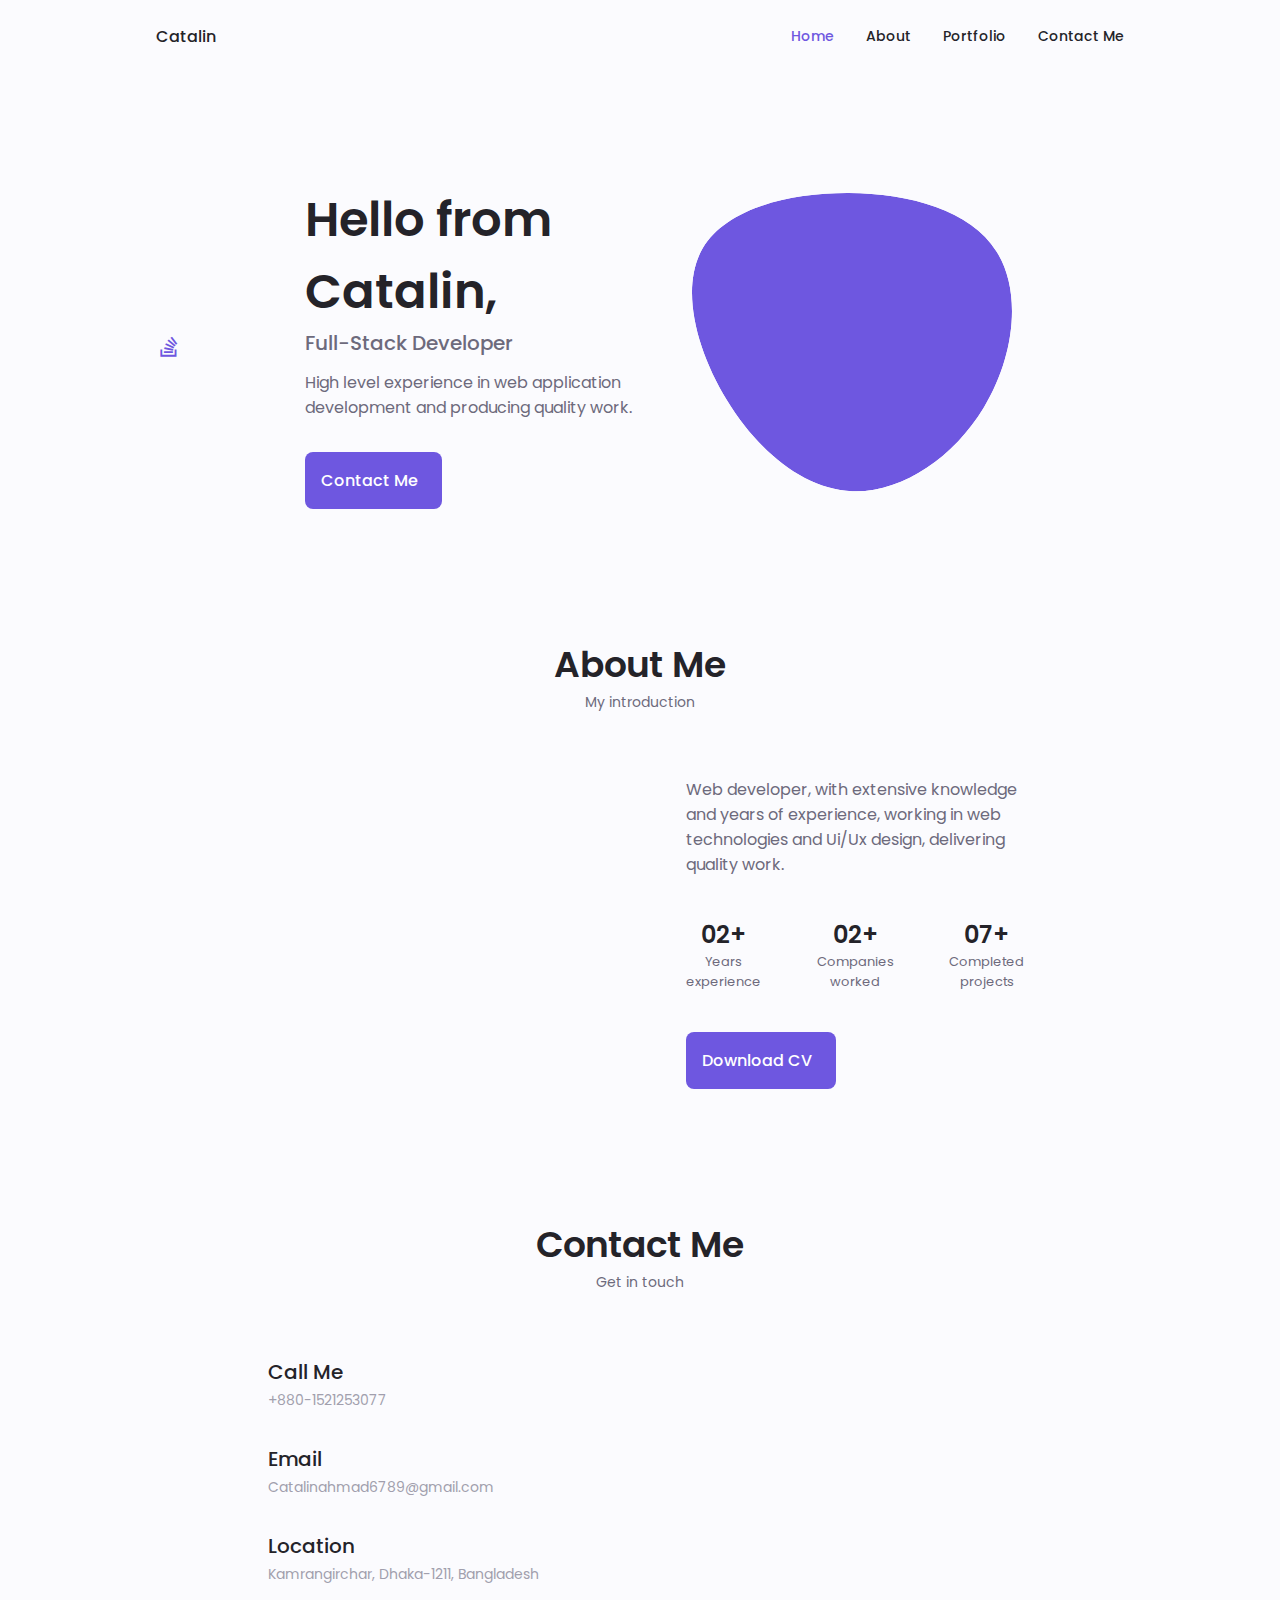
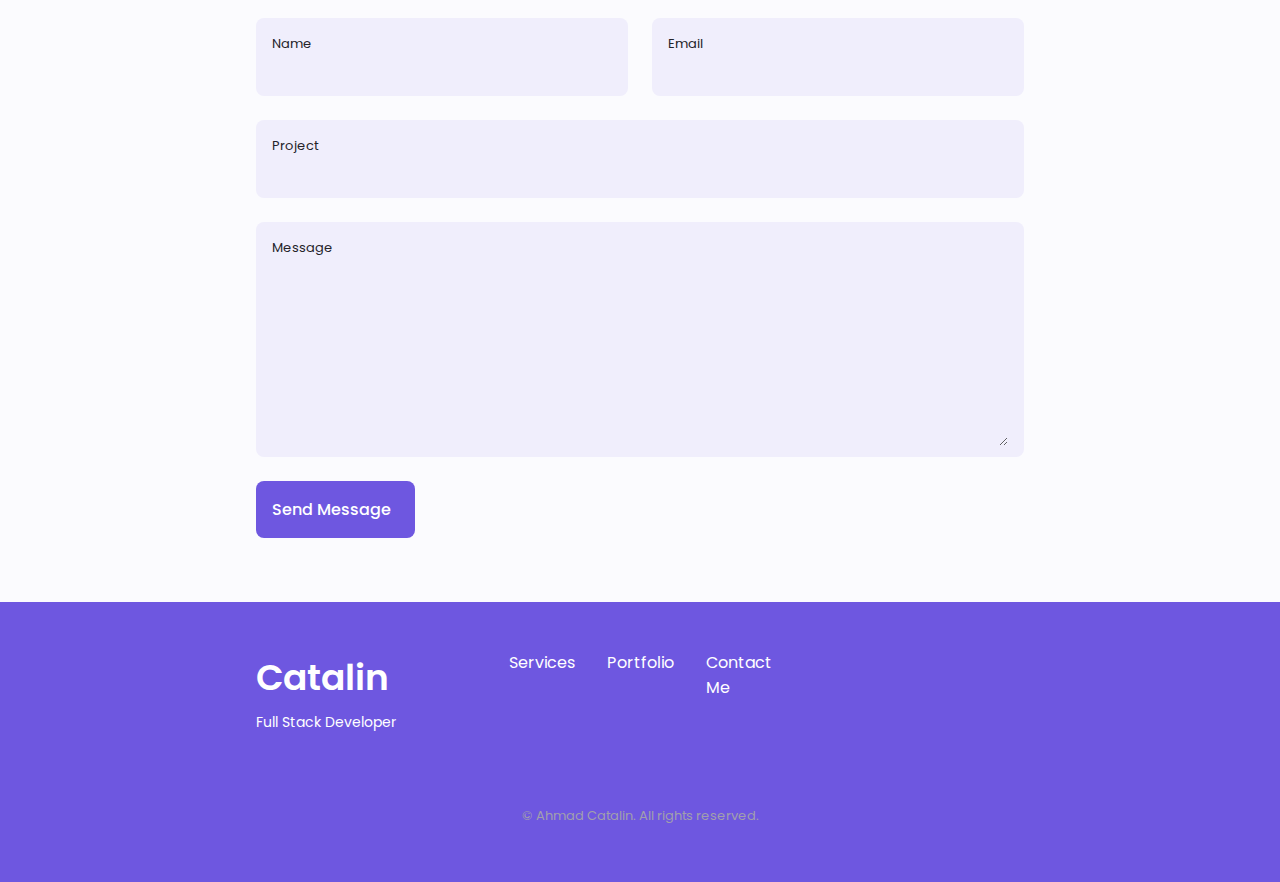
==== index.html @ b5901e92 "Add files via upload" ====
<!DOCTYPE html>
<html lang="en">
<head>
    <meta charset="UTF-8">
    <meta name="viewport" content="width=device-width, initial-scale=1.0">

    <!--==================== UNICONS ====================-->
    <link rel="stylesheet" href="https://unicons.iconscout.com/release/v4.0.0/css/line.css">
    <link rel="stylesheet" href="https://cdnjs.cloudflare.com/ajax/libs/font-awesome/4.7.0/css/font-awesome.min.css">
    <!--==================== SWIPER CSS ====================-->
    <link rel="stylesheet" href="swiper-bundle.min.css">

    <!--==================== CSS ====================-->
    <link rel="stylesheet" href="style.css">

    <title>Responsive Portfolio Website</title>
</head>
<body>
<!--==================== HEADER ====================-->
    <header class="header" id="header">
        <nav class="nav container">
            <a href="#" class="nav__logo">Catalin</a>
            <div class="nav__menu" id="nav-menu">
                <ul class="nav__list grid">
                    <li class="nav__item">
                        <a href="#home" class="nav__link active-link">
                            <i class="uil uil-estate nav__icon"></i> Home
                        </a>
                    </li>
                    <li class="nav__item">
                        <a href="#about" class="nav__link">
                            <i class="uil uil-user nav__icon"></i> About
                        </a>
                    </li>
                    <li class="nav__item">
                        <a href="#portfolio" class="nav__link">
                            <i class="uil uil-scenery nav__icon"></i> Portfolio
                        </a>
                    </li>
                    <li class="nav__item">
                        <a href="#contact" class="nav__link">
                            <i class="uil uil-estate nav__icon"></i> Contact Me
                        </a>
                    </li>
                </ul>
                <i class="uil uil-times nav__close" id="nav-close"></i>
            </div>

            
        </nav>
    </header>

<!--==================== MAIN ====================-->
    <main class="main">
        <!--==================== HOME ====================-->
        <section class="home section" id="home">
            <div class="home__container container grid">
                <div class="home__content grid">
                    <div class="home__social">
                        <a href="https://www.linkedin.com/in/ahmed-Catalin-bd/" target="_blank" class="home__social-icon">
                            <i class="uil uil-linkedin-alt"></i>
                        </a>
                        <a href="https://stackoverflow.com/users/12174834/Catalin-ahmed" target="_blank" class="home__social-icon">
                            <i class="fa fa-stack-overflow" ></i>
                        </a>
                        <a href="https://github.com/AhmadCatalin007" target="_blank" class="home__social-icon">
                            <i class="uil uil-github-alt"></i>
                        </a>
                    </div>

                    <div class="home__img">
                        <svg class="home__blob" viewBox="0 0 200 187" xmlns="http://www.w3.org/2000/svg" xmlns:xlink="http://www.w3.org/1999/xlink">
                            <mask id="mask0" mask-type="alpha">
                                <path d="M190.312 36.4879C206.582 62.1187 201.309 102.826 182.328 134.186C163.346 165.547
            130.807 187.559 100.226 186.353C69.6454 185.297 41.0228 161.023 21.7403 129.362C2.45775
            97.8511 -7.48481 59.1033 6.67581 34.5279C20.9871 10.1032 59.7028 -0.149132 97.9666
            0.00163737C136.23 0.303176 174.193 10.857 190.312 36.4879Z"/>
                            </mask>
                            <g mask="url(#mask0)">
                                <path d="M190.312 36.4879C206.582 62.1187 201.309 102.826 182.328 134.186C163.346
            165.547 130.807 187.559 100.226 186.353C69.6454 185.297 41.0228 161.023 21.7403
            129.362C2.45775 97.8511 -7.48481 59.1033 6.67581 34.5279C20.9871 10.1032 59.7028
            -0.149132 97.9666 0.00163737C136.23 0.303176 174.193 10.857 190.312 36.4879Z"/>
                                <image class="home__blob-img" x="12" y="18" xlink:href="assets/img/perfil.png"/>
                            </g>
                        </svg>

                    </div>
                    <div class="home__data">
                        <h1 class="home__title">Hello from Catalin,</h1>
                        <h3 class="home__subtitle">Full-Stack Developer</h3>
                        <p class="home__description">High level experience in web application development and producing quality work.</p>
                        <a href="#contact" class="button button--flex">
                            Contact Me <i class="uil uil-message button__icon"></i>
                        </a>
                    </div>
                </div>

            </div>
        </section>

        <!--==================== ABOUT ====================-->
        <section class="about section" id="about">
            <h2 class="section__title"> About Me</h2>
            <span class="section__subtitle">My introduction</span>

            <div class="about__container container grid">
                <img src="assets/img/about.jpg" alt="" class="about__img">

                <div class="about__data">
                    <p class="about__description">
                        Web developer, with extensive knowledge and years of experience, working in web
                        technologies and Ui/Ux design, delivering quality work.
                    </p>

                    <div class="about__info">
                        <div >
                            <span class="about__info-title">02+</span>
                            <span class="about__info-name">Years <br> experience </span>
                        </div>

                        <div>
                            <span class="about__info-title">02+</span>
                            <span class="about__info-name">Companies <br> worked </span>
                        </div>

                        <div>
                            <span class="about__info-title">07+</span>
                            <span class="about__info-name">Completed <br> projects </span>
                        </div>
                    </div>
                    <div class="about__buttons">
                        <a download="" href="assets/pdf/Alexa-Cv.pdf" class="button button--flex">
                            Download CV <i class="uil uil-download-alt button__icon"></i>
                        </a>
                    </div>
                </div>
            </div>

        </section>  

        <!--==================== CONTACT ME ====================-->
        <section class="contact section" id="contact">
            <h2 class="section__title">Contact Me</h2>
            <span class="section__subtitle">Get in touch</span>

            <div class="contact__container container grid">
                <div>
                    <div class="contact__information">
                        <i class="uil uil-phone contact__icon"></i>

                        <div>
                            <h3 class="contact__title">Call Me</h3>
                            <span class="contact__subtitle">+880-1521253077</span>
                        </div>
                    </div>

                    <div class="contact__information">
                        <i class="uil uil-envelope contact__icon"></i>

                        <div>
                            <h3 class="contact__title">Email</h3>
                            <span class="contact__subtitle">Catalinahmad6789@gmail.com</span>
                        </div>
                    </div>

                    <div class="contact__information">
                        <i class="uil uil-map-marker contact__icon"></i>

                        <div>
                            <h3 class="contact__title">Location</h3>
                            <span class="contact__subtitle">Kamrangirchar, Dhaka-1211, Bangladesh</span>
                        </div>
                    </div>

                    <form action="" class="contact__form grid">
                        <div class="contact__inputs grid">
                            <div class="contact__content">
                                <label for="name" class="contact__label">Name</label>
                                <input type="text" id="name" class="contact__input">
                            </div>

                            <div class="contact__content">
                                <label for="email" class="contact__label">Email</label>
                                <input type="email" id="email" class="contact__input">
                            </div>
                        </div>

                        <div class="contact__content">
                            <label for="project-contact" class="contact__label">Project</label>
                            <input type="text" id="project-contact" class="contact__input">
                        </div>

                        <div class="contact__content">
                            <label for="message-contact" class="contact__label">Message</label>
                            <textarea name="" cols="0" rows="7" id="message-contact" class="contact__input"></textarea>
                        </div>
                        
                        <div>
                            <a href="#" class="button button--flex">Send Message<i class="uil uil-message button__icon"></i></a>
                            
                        </div>
                    </form>
                </div>
            </div>

        </section>
    </main>

    <!--==================== FOOTER ====================-->
    <footer class="footer">
        <div class="footer__bg">
            <div class="footer__container container grid">
                <div>
                    <h1 class="footer__title">Catalin</h1>
                    <span class="footer__subtitle">Full Stack Developer</span>
                </div>

                <ul class="footer__links">
                    <li>
                        <a href="#services" class="footer__link">Services</a>
                    </li>

                    <li>
                        <a href="#portfolio" class="footer__link">Portfolio</a>
                    </li>

                    <li>
                        <a href="#contact" class="footer__link">Contact Me</a>
                    </li>
                </ul>

                <div class="footer__socials">
                    <a href="https://www.facebook.com/Catalinahmad007/" class="footer__social" target="_blank"  class="footer__social">
                        <i class="uil uil-facebook-f"></i>
                    </a>

                    <a href="https://www.instagram.com/aahmad_Catalin/" target="_blank" class="footer__social" class="footer__social">
                        <i class="uil uil-instagram"></i>
                    </a>

                    <a href="https://www.linkedin.com/in/ahmed-Catalin-bd/" target="_blank" class="footer__social" class="footer__social">
                        <i class="uil uil-linkedin-alt"></i>
                    </a>
                </div>
            </div>

            <p class="footer__copy">&#169; Ahmad Catalin. All rights reserved.</p>
        </div>

    </footer>

    <!--==================== SWIPER JS ====================-->
    <script src="swiper-bundle.min.js"></script>

    <!--==================== MAIN JS ====================-->
    <script src="main.js"></script>
</body>
</html>
---- style.css ----
/*==================== GOOGLE FONTS ====================*/
@import url('https://fonts.googleapis.com/css2?family=Poppins:wght@400;500;600&display=swap');

/*==================== VARIABLES CSS ====================*/
:root {
    --header-height: 3rem;

    /*========== Colors ==========*/
    /* Change favorite color */
    --hue-color: 250; /*Purple 250 - Green 142 - Blue 230 - Pink 340*/

    /* HSL color mode */
    --first-color: hsl(var(--hue-color), 69%, 61%);
    --first-color-second: hsl(var(--hue-color), 69%, 61%);
    --first-color-alt: hsl(var(--hue-color), 57%, 53%);
    --first-color-lighter: hsl(var(--hue-color), 92%, 85%);
    --title-color: hsl(var(--hue-color), 8%, 15%);
    --text-color: hsl(var(--hue-color), 8%, 45%);
    --text-color-light: hsl(var(--hue-color), 8%, 65%);
    --input-color: hsl(var(--hue-color), 70%, 96%);
    --body-color: hsl(var(--hue-color), 60%, 99%);
    --container-color: #FFF;
    --scroll-bar-color: hsl(var(--hue-color), 12%, 90%);
    --scroll-thumb-color: hsl(var(--hue-color), 12%, 80%);

    /*========== Font and typography ==========*/
    --body-font: 'Poppins', sans-serif;

    /* .5rem = 8px, 1rem = 16px, 1.5rem = 24px ... */
    --big-font-size: 2rem;
    --h1-font-size: 1.5rem;
    --h2-font-size: 1.25rem;
    --h3-font-size: 1.125rem;
    --normal-font-size: .938rem;
    --small-font-size: .813rem;
    --smaller-font-size: .75rem;

    /*========== Font weight ==========*/
    --font-medium: 500;
    --font-semi-bold: 600;

    /*========== Margenes Bottom ==========*/
    /* .25rem = 4px, .5rem = 8px, .75rem = 12px ... */
    --mb-0-25: .25rem;
    --mb-0-5: .5rem;
    --mb-0-75: .75rem;
    --mb-1: 1rem;
    --mb-1-5: 1.5rem;
    --mb-2: 2rem;
    --mb-2-5: 2.5rem;
    --mb-3: 3rem;

    /*========== z index ==========*/
    --z-tooltip: 10;
    --z-fixed: 100;
    --z-modal: 1000;
}

/* Font size for large devices */
@media screen and (min-width: 968px) {
    :root {
        --big-font-size: 3rem;
        --h1-font-size: 2.25rem;
        --h2-font-size: 1.5rem;
        --h3-font-size: 1.25rem;
        --normal-font-size: 1rem;
        --small-font-size: .875rem;
        --smaller-font-size: .813rem;
    }
}

/*========== Variables Dark theme ==========*/
body.dark-theme{
    /* HSL color mode */
    --first-color-second: hsl(var(--hue-color), 30%, 8%);
    --title-color: hsl(var(--hue-color), 8%, 95%);
    --text-color: hsl(var(--hue-color), 8%, 75%);
    --input-color: hsl(var(--hue-color), 29%, 16%);
    --body-color: hsl(var(--hue-color), 28%, 12%);
    --container-color: hsl(var(--hue-color), 29%, 16%);
    --scroll-bar-color: hsl(var(--hue-color), 12%, 48%);
    --scroll-thumb-color: hsl(var(--hue-color), 12%, 36%);
}

/*========== Button Dark/Light ==========*/
.nav__btns{
    display: flex;
    align-items: center;
}

.change-theme{
    font-size: 1.25rem;
    color: var(--title-color);
    margin-right: var(--mb-1);
    cursor: pointer;
}

.change-theme:hover{
    color: var(--first-color);
}

/*==================== BASE ====================*/
*{
    box-sizing: border-box;
    padding: 0;
    margin: 0;
}

html{
    scroll-behavior: smooth;
}

body{
    margin: 0 0 var(--header-height) 0;
    font-family: var(--body-font);
    font-size: var(--normal-font-size);
    background-color: var(--body-color);
    color: var(--text-color);
}

h1,h2,h3,h4{
    color: var(--title-color);
    font-weight: var(--font-semi-bold);
}

ul{
    list-style: none;
}

a{
    text-decoration: none;
}

img{
    max-width: 100%;
    height: auto;
}



/*==================== REUSABLE CSS CLASSES ====================*/
.section{
    padding: 2rem 0 4rem;
}

.section__title{
    font-size: var(--h1-font-size);
}

.section__subtitle{
    display: block;
    font-size: var(--small-font-size);
    margin-bottom: var(--mb-3);
}

.section__title,
.section__subtitle{
    text-align: center;
}
/*==================== LAYOUT ====================*/
.container{
    max-width: 768px;
    margin-left: var(--mb-1-5);
    margin-right: var(--mb-1-5);
}

.grid{
    display: grid;
    gap: 1.5rem;
}

.header{
    width: 100%;
    position: fixed;
    bottom: 0;
    left: 0;
    z-index: var(--z-fixed);
    background-color: var(--body-color);
}

/*==================== NAV ====================*/
.nav
{
    max-width: 968px;
    height: var(--header-height);
    display: flex;
    justify-content: space-between;
    align-items: center;
}

.nav__logo,
.nav__toggle{
    color: var(--title-color);
    font-weight: var(--font-medium);
}

.nav__logo:hover{
    color: var(--first-color);
}

.nav__toggle{
    font-size: 1.1rem;
    cursor: pointer;
}

.nav__toggle:hover{
    color: var(--first-color);
}

@media screen and (max-width: 767px){
    .nav__menu{
        position: fixed;
        bottom: -100%;
        left: 0;
        width: 100%;
        background-color: var(--body-color);
        padding: 2rem 1.5rem 4rem;
        box-shadow: 0 -1px 4px rgba(0,0,0,.15);
        border-radius: 1.5rem 1.5rem 0 0;
        transition: .3s;
    }
}

.nav__list{
    grid-template-columns: repeat(3, 1fr);
    gap: 2rem;
}

.nav__link{
    display: flex;
    flex-direction: column;
    align-items: center;
    font-size: var(--small-font-size);
    color: var(--title-color);
    font-weight: var(--font-medium);
}

.nav__link:hover{
    color: var(--first-color);
}

.nav__icon{
    font-size: 1.2rem;
}

.nav__close{
    position: absolute;
    right: 1.3rem;
    bottom: .5rem;
    font-size: 1.5rem;
    cursor: pointer;
    color: var(--first-color);
}

.nav__close:hover{
    color: var(--first-color-alt);
}
/* show menu */
.show-menu{
    bottom: 0;
}

/* Active link */
.active-link{
    color: var(--first-color);
}

/* Change background header */
.scroll-header{
    box-shadow: 0 -1px 4px rgba(0,0,0,.15);
}

/*==================== HOME ====================*/
.home__container{
    gap: 1rem;
}

.home__content{
    grid-template-columns: .5fr 3fr;
    padding-top: 3.5rem;
    align-items: center;
}

.home__social{
    display: grid;
    grid-template-columns: max-content;
    row-gap: 1rem;
}

.home__social-icon{
    font-size: 1.25rem;
    color: var(--first-color);
}

.home__social-icon:hover{
    color: var(--first-color-alt);
}

.home__blob{
    width: 200px;
    fill: var(--first-color);
}

.home__blob-img{
    width: 170px;
}

.home__data{
    grid-column: 1/3;
}

.home__title{
    font-size: var(--big-font-size);
}

.home__subtitle{
    font-size: var(--h3-font-size);
    color: var(--text-color);
    font-weight: var(--font-medium);
    margin-bottom: var(--mb-0-75);
}

.home__description{
    margin-bottom: var(--mb-2);
}

.home__scroll{
    /*display: none;*/
}

.home__scroll-button{
    color: var(--first-color);
    transition: .3s;
}

.home__scroll-button:hover{
    transform: translateY(0.25rem);
}

.home__scroll-mouse{
    font-size: 2rem;
}

.home__scroll-name{
    font-size: var(--small-font-size);
    color: var(--title-color);
    font-weight: var(--font-medium);
    margin-right: var(--mb-0-25);
}

.home__scroll-arrow{
    font-size: 1.25rem;
}

/*==================== BUTTONS ====================*/
.button{
    display: inline-block;
    background-color: var(--first-color);
    color: #FFF;
    padding: 1rem;
    border-radius: .5rem;
    font-weight: var(--font-medium);
}

.button:hover{
    background-color: var(--first-color-alt);
}

.button__icon{
    font-size: 1.25rem;
    margin-left: var(--mb-0-5);
    transition: .3s;
}

.button--white{
    background-color: #FFF;
    color: var(--first-color);
}

.button--white:hover{
    background-color: #FFF;
}

.button--flex{
    display: inline-flex;
    align-items: center;
}

.button--small{
    padding: .75rem 1rem;
}

.button--link{
    padding: 0;
    background-color: transparent;
    color: var(--first-color);
}

.button--link:hover{
    background-color: transparent;
    color: var(--first-color-alt);
}

/*==================== ABOUT ====================*/
.about__img{
    width: 200px;
    border-radius: .5rem;
    justify-self: center;
    align-self: center;
}

.about__description{
    text-align: center;
    margin-bottom: var(--mb-2-5);
}

.about__info{
    display: flex;
    justify-content: space-evenly;
    margin-bottom: var(--mb-2-5);
}

.about__info-title{
    font-size: var(--h2-font-size);
    font-weight: var(--font-semi-bold);
    color: var(--title-color);
}

.about__info-name{
    font-size: var(--smaller-font-size);
}

.about__info-title,
.about__info-name{
    display: block;
    text-align: center;
}

.about__buttons{
    display: flex;
    justify-content: center;
}
/*==================== SKILLS ====================*/
.skills__container{
    row-gap: 0;
}

.skills__header{
    display: flex;
    align-items: center;
    margin-bottom: var(--mb-2-5);
    cursor: pointer;
}

.skills__icon,
.skills__arrow{
    font-size: 2rem;
    color: var(--first-color);
}

.skills__icon{
    margin-right: var(--mb-0-75);
}

.skills__title{
    font-size: var(--h3-font-size);
}

.skills__subtitle{
    font-size: var(--small-font-size);
    color: var(--text-color-light);
}

.skills__arrow{
    margin-left: auto;
    transition: .4s;
}

.skills__list{
    row-gap: 1.5rem;
    padding-left: 2.7rem;
}

.skills__titles{
    display: flex;
    justify-content: space-between;
    margin-bottom: var(--mb-0-5);
}

.skills__name{
    font-size: var(--normal-font-size);
    font-weight: var(--font-medium);
}

.skills__bar,
.skills__percentage{
    height: 5px;
    border-radius: .25rem;
}

.skills__bar{
    background-color: var(--first-color-lighter);
}

.skills__percentage{
    display: block;
    background-color: var(--first-color);
}

.skills__laravel{
    width: 80%;
}

.skills__django{
    width: 60%;
}

.skills__php{
    width: 80%;
}

.skills__typescript{
    width: 70%;
}

.skills__react{
    width: 70%;
}

.skills__material{
    width: 60%;
}

.skills__javascript{
    width: 80%;
}

.skills__formik{
    width: 60%;
}

.skills__mysql{
    width: 80%;
}

.skills__graphql{
    width: 70%;
}

.skills__close .skills__list{
    height: 0;
    overflow: hidden;
}

.skills__open .skills__list{
    height: max-content;
    margin-bottom: var(--mb-2-5);
}

.skills__open .skills__arrow{
    transform: rotate(-180deg);
}

/*==================== QUALIFICATION ====================*/
.qualification__tabs{
    display: flex;
    justify-content: space-evenly;
    margin-bottom: var(--mb-2);
}

.qualification__button{
    font-size: var(--h3-font-size);
    font-weight: var(--font-medium);
    cursor: pointer;
}

.qualification__button:hover{
    color: var(--first-color);
}

.qualification__icon{
    font-size: 1.8rem;
    margin-right: var(--mb-0-25);
}

.qualification__data{
    display: grid;
    grid-template-columns: 1fr max-content 1fr;
    column-gap: 1.5rem;
}

.qualification__title{
    font-size: var(--normal-font-size);
    font-weight: var(--font-medium);
}

.qualification__subtitle{
    display: inline-block;
    font-size: var(--small-font-size);
    margin-bottom: var(--mb-1);
}

.qualification__calendar{
    font-size: var(--smaller-font-size);
    color: var(--text-color-light);
}

.qualification__rounder{
    display: inline-block;
    width: 13px;
    height: 13px;
    background-color: var(--first-color);
    border-radius: 50%;
}

.qualification__line{
    display: block;
    width: 1px;
    height: 100%;
    background-color: var(--first-color);
    transform: translate(6px, -7px);
}

.qualification [data-content]{
    display: none;
}

.qualification__active[data-content]{
    display: block;
}

.qualification__button.qualification__active{
    color: var(--first-color);
}

.qualification__tech{
    border-bottom: 3px solid var(--first-color-alt);
    border-radius: .2rem;
}
/*==================== SERVICES ====================*/
.services__container{
    gap: 1.5rem;
    grid-template-columns: repeat(2, 1fr);
}

.services__content{
    position: relative;
    background-color: var(--container-color);
    padding: 3.5rem .5rem 1.25rem 1.5rem;
    border-radius: .25rem;
    box-shadow: 0 2px 4px rgba(0,0,0,.15);
    transition: .3s;
}

.services__content:hover{
    box-shadow: 0 4px 8px rgba(0,0,0,.15);
}

.services__icon{
    display: block;
    font-size: 1.5rem;
    color: var(--first-color);
    margin-bottom: var(--mb-1);
}

.services__title{
    font-size: var(--h3-font-size);
    margin-bottom: var(--mb-1);
    font-weight: var(--font-medium);
}

.services__button{
    cursor: pointer;
    font-size: var(--small-font-size);
}

.services__button:hover .button__icon{
    transform: translateX(.25rem);
}

.services__modal{
    position: fixed;
    top: 0;
    left: 0;
    right: 0;
    bottom: 0;
    background-color: rgba(0,0,0,.5);
    display: flex;
    align-items: center;
    justify-content: center;
    padding: 0 1rem;
    z-index: var(--z-modal);
    opacity: 0;
    visibility: hidden;
    transition: .3s;
}

.services__modal-content{
    position: relative;
    background-color: var(--container-color);
    padding: 1.5rem;
    border-radius: .5rem;
}

.services__modal-service{
    row-gap: 1rem;
}

.services__modal-service{
    display: flex;
}

.services__modal-title{
    font-size: var(--h3-font-size);
    font-weight: var(--font-medium);
    margin-bottom: var(--mb-1-5);
}

.services__modal-close{
    position: absolute;
    top: 1rem;
    right: 1rem;
    font-size: 1.5rem;
    color: var(--first-color);
    cursor: pointer;
}
.services__modal-icon{
    color: var(--first-color);
    margin-right: var(--mb-0-25);
}

/* Active Modal */
.active-modal{
    opacity: 1;
    visibility: visible;
}

/*==================== PORTFOLIO ====================*/
.portfolio__container{
    overflow: initial;
}

.portfolio__content{
    padding: 0 1.5rem;
}

.portfolio__img{
    width: 265px;
    border-radius: .5rem;
    justify-self: center;
}

.portfolio__title{
    font-size: var(--h3-font-size);
    margin-bottom: var(--mb-0-5);
}

.portfolio__description{
    margin-bottom: var(--mb-0-75);
}

.portfolio__button:hover .button__icon{
    transform: translateX(.25rem);
}

.swiper-button-prev::after,
.swiper-button-next::after{
    content: "";
}

.swiper-portfolio-icon{
    font-size: 2rem;
    color: var(--first-color);
}

.swiper-button-prev{
    left: -.5rem;
}

.swiper-button-next{
    right: -.5rem;
}

.swiper-container-horizontal > .swiper-pagination-bullets{
    bottom: -2.5rem;
}

.swiper-pagination-bullet-active{
    background-color: var(--first-color);
}

.swiper-button-prev,
.swiper-button-next,
.swiper-pagination-bullet{
    outline: none;
}

/*==================== PROJECT IN MIND ====================*/
.project{
    text-align: center;
}

.project__bg{
    background-color: var(--first-color-second);
    padding-top: 3rem;
}

.project__title{
    font-size: var(--h2-font-size);
    margin-bottom: var(--mb-0-75);
}

.project__description{
    margin-bottom: var(--mb-1-5);
}

.project__title,
.project__description{
    color: #FFF;
}

.project__img{
    width: 232px;
    justify-self: center;
}

/*==================== TESTIMONIAL ====================*/
/* will be added later if needed */

/*==================== CONTACT ME ====================*/
.contact__container{
    row-gap: 3rem;
}

.contact__information{
    display: flex;
    margin-bottom: var(--mb-2);
}

.contact__icon{
    font-size: 2rem;
    color: var(--first-color);
    margin-right: var(--mb-0-75);
}

.contact__title{
    font-size: var(--h3-font-size);
    font-weight: var(--font-medium);
}

.contact__subtitle{
    font-size: var(--small-font-size);
    color: var(--text-color-light);
}

.contact__content{
    background-color: var(--input-color);
    border-radius: .5rem;
    padding: .75rem 1rem .25rem;
}

.contact__label{
    font-size: var(--smaller-font-size);
    color: var(--title-color);
}

.contact__input{
    width: 100%;
    background-color: var(--input-color);
    color: var(--text-color);
    font-family: var(--body-font);
    font-size: var(--normal-font-size);
    border: none;
    outline: none;
    padding: .25rem .5rem .5rem 0;
}
/*==================== FOOTER ====================*/
.footer{
    padding-top: 2rem;
}

.footer__container{
    row-gap: 3.5rem;
}

.footer__bg{
    background-color: var(--first-color-second);
    padding: 2rem 0 3rem;
}

.footer__title{
    font-size: var(--h1-font-size);
    margin-bottom: var(--mb-0-25);
}

.footer__subtitle{
    font-size: var(--small-font-size);
}
.footer__links{
    display: flex;
    flex-direction: column;
    row-gap: 1.5rem;
}

.footer__link:hover{
    color: var(--first-color-lighter);
}

.footer__social{
    font-size: 1.25rem;
    margin-right: var(--mb-1-5);
}

.footer__social:hover {
    color: var(--first-color-lighter);
}

.footer__copy{
    font-size: var(--smaller-font-size);
    text-align: center;
    color: var(--text-color-light);
    margin-top: var(--mb-3);
}

.footer__title,
.footer__subtitle,
.footer__link,
.footer__social{
    color: #FFF;
}

/*========== SCROLL UP ==========*/
.scrollup{
    position: fixed;
    right: 1rem;
    bottom: 5rem;
    background-color: var(--first-color);
    opacity: .8;
    padding: 0 .3rem;
    border-radius: .4rem;
    z-index: var(--z-tooltip);
    transition: .4s;
}

.scrollup:hover{
    background-color: var(--first-color-alt);
}

.scrollup__icon{
    font-size: 1.5rem;
    color: #FFF;
}
/* Show scroll */
.show-scroll{
    bottom: 5rem;
}

/*========== SCROLL BAR ==========*/
::-webkit-scrollbar{
    width: .60rem;
    background-color: var(--scroll-bar-color);
    border-radius: .5rem;
}

::-webkit-scrollbar-thumb{
    background-color: var(--scroll-thumb-color);
    border-radius: .5rem;
}
/*==================== MEDIA QUERIES ====================*/
/* For small devices */
@media screen and (max-width: 350px){
    .container{
        margin-left: var(--mb-1);
        margin-right: var(--mb-1);
    }

    .nav__menu{
        padding: 2rem .25rem 4rem;
    }
    .nav__list{
        column-gap: 0;
    }

    .home__content{
        grid-template-columns: .25fr 3fr;

    }
    .home__blob{
        width: 180px;
    }

    .skills__title{
        font-size: var(--normal-font-size);
    }

    .qualification__data{
        gap: .5rem;
    }

    .services__container{
        grid-template-columns: max-content;
        justify-content: center;
    }
    .services__content{
        padding-right: 3.5rem;
    }
    .services__modal{
        padding: 0 .5rem;
    }

    .project__img{
        width: 200px;
    }
/*============= This is not implemented now ===============*/
    /*.testimonial__data,*/
    /*.testimonial__header{*/
    /*    flex-direction: column;*/
    /*    align-items: center;*/
    /*}*/

    /*.testimonial__img{*/
    /*    margin-right: 0;*/
    /*    margin-bottom: var(--mb-0-25);*/
    /*}*/

    /*.testimonial__data,*/
    /*.testimonial__description{*/
    /*    text-align: center;*/
    /*}*/

}

/* For medium devices */
@media screen and (min-width: 568px){
    .home__content{
        grid-template-columns: max-content 1fr 1fr;
    }
    .home__data{
        grid-column: initial;
    }
    .home__img{
        order: 1;
        justify-self: center;
    }

    .about__container,
    .portfolio__content,
    .project__container,
    .footer__container{
        grid-template-columns: repeat(2, 1fr);
    }

    .qualification__sections{
        display: grid;
        grid-template-columns: .6fr;
        justify-content: center;
    }


}

@media screen and (min-width: 768px) {
    .container{
        margin-left: auto;
        margin-right: auto;
    }

    body{
        margin: 0;
    }

    .section{
        padding: 6rem 0 2rem;
    }
    .section__subtitle{
        margin-bottom: 4rem;
    }

    .header{
        top: 0;
        bottom: initial;
    }
    .header,
    .main,
    .footer__container{
        padding: 0 1rem;
    }

    .nav{
        height: calc(var(--header-height) + 1.5rem);
        column-gap: 1rem;
    }
    .nav__icon,
    .nav__close,
    .nav__toggle{
        display: none;
    }
    .nav__list{
        display: flex;
        column-gap: 2rem;
    }
    .nav__menu{
        margin-left: auto;
    }

    .change-theme{
        margin: 0;
    }

    .home__container{
        row-gap: 5rem;
    }
    .home__content{
        padding-top: 5.5rem;
        column-gap: 2rem;
    }
    .home__blob{
        width: 270px;
    }
    .home__scroll{
        display: block;
    }
    .home__scroll-button{
        margin-left: 3rem;
    }

    .about__container{
        column-gap: 5rem;
    }
    .about__img{
        width: 350px;
    }
    .about__description{
        text-align: initial;
    }
    .about__info{
        justify-content: space-between;
    }
    .about__buttons{
        justify-content: initial;
    }

    .qualification__tabs{
        justify-content: center;
    }
    .qualification__button{
        margin: 0 var(--mb-1);
    }
    .qualification__sections{
        grid-template-columns: .5fr;
    }

    .services__container{
        grid-template-columns: repeat(3, 218px);
        justify-content: center;
    }
    .services__icon{
        font-size: 2rem;
    }
    .services__content{
        padding: 6rem 0 2rem 2.5rem;
    }
    .services__modal-content{
        width: 450px;
    }

    .portfolio__img{
        width: 320px;
    }
    .portfolio__content{
        align-items: center;
    }

    .project{
        text-align: initial;
    }
    .project__bg{
        background: none;
    }
    .project__container{
        background-color: var(--first-color-second);
        border-radius: 1rem;
        padding: 3rem 2.5rem;
        grid-template-columns: 1fr max-content;
        column-gap: 3rem;
    }
    .project__data{
        padding-top: .8rem;
    }

    .footer__container{
        grid-template-columns: repeat(3, 1fr);
    }
    .footer__bg{
        padding: 3rem 0 3.5rem;
    }
    .footer__links{
        flex-direction: row;
        column-gap: 2rem;
    }
    .footer__socials{
        justify-self: flex-end;
    }
    .footer__copy{
        margin-top: 4.5rem;
    }
}

/* For large devices */
@media screen and (min-width: 1024px) {
    .header,
    .main,
    .footer__container{
        padding: 0;
    }

    .home__blob{
        width: 320px;
    }
    .home__social{
        transform: translateX(-6rem);
    }

    .services__container{
        grid-template-columns: repeat(3, 238px);
    }

    .portfolio__content{
        column-gap: 5rem;
    }
    .swiper-portfolio-icon{
        font-size: 3.5rem;
    }
    .swiper-button-prev{
        left: -3.5rem;
    }
    .swiper-button-next{
        right: -3.5rem;
    }
    .swiper-container-horizontal >.swiper-pagination-bullets{
        bottom: -4.5rem;
    }

    .contact__inputs{
        grid-template-columns: repeat(2, 1fr);
    }
}
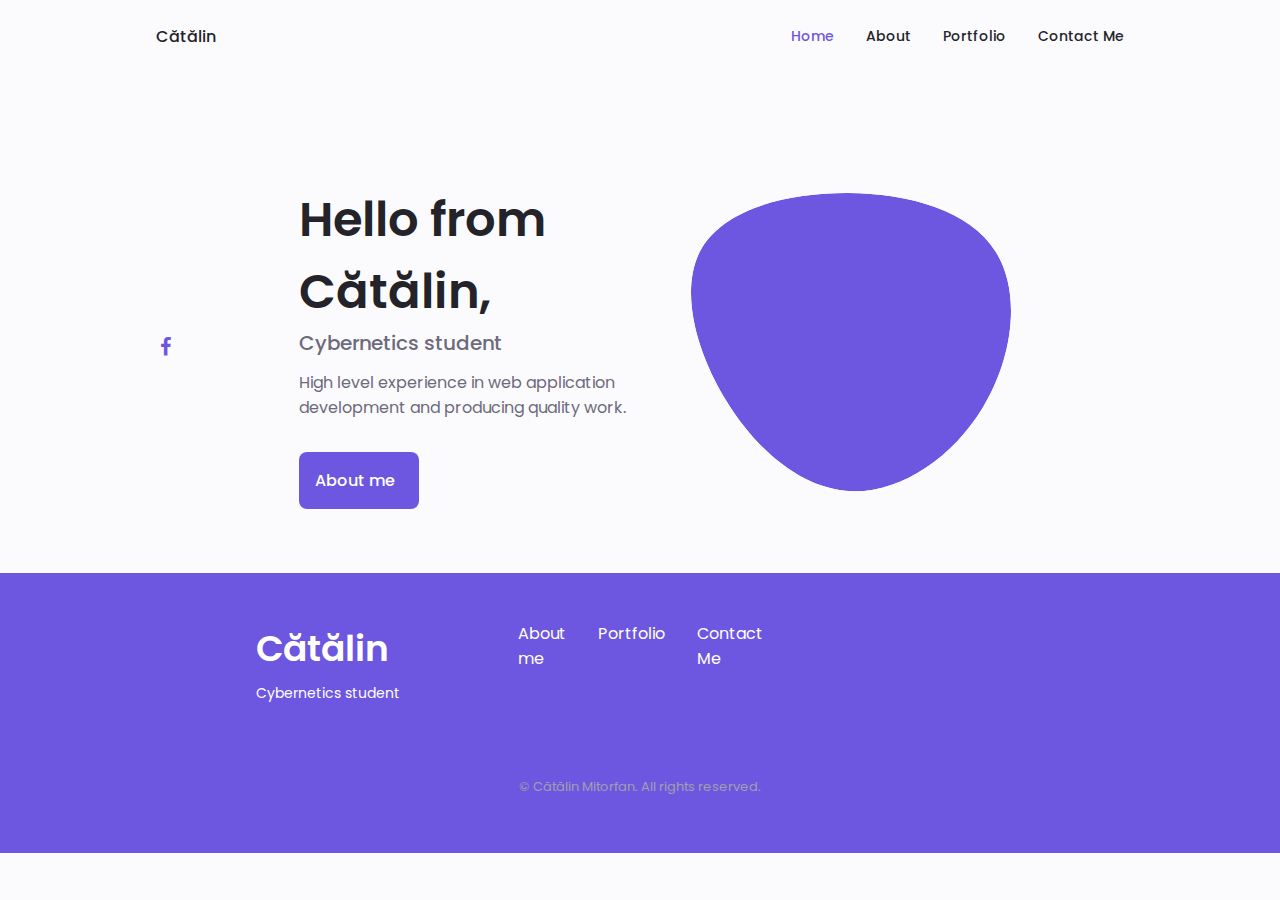
==== commit dfe8605f: "Update index.html" ====
--- a/index.html
+++ b/index.html
@@ -19,26 +19,26 @@
 <!--==================== HEADER ====================-->
     <header class="header" id="header">
         <nav class="nav container">
-            <a href="#" class="nav__logo">Catalin</a>
+            <a href="#" class="nav__logo">Cătălin</a>
             <div class="nav__menu" id="nav-menu">
                 <ul class="nav__list grid">
                     <li class="nav__item">
-                        <a href="#home" class="nav__link active-link">
+                        <a href="" class="nav__link active-link">
                             <i class="uil uil-estate nav__icon"></i> Home
                         </a>
                     </li>
                     <li class="nav__item">
-                        <a href="#about" class="nav__link">
+                        <a href="about.html" class="nav__link">
                             <i class="uil uil-user nav__icon"></i> About
                         </a>
                     </li>
                     <li class="nav__item">
-                        <a href="#portfolio" class="nav__link">
+                        <a href="portofolio.html" class="nav__link">
                             <i class="uil uil-scenery nav__icon"></i> Portfolio
                         </a>
                     </li>
                     <li class="nav__item">
-                        <a href="#contact" class="nav__link">
+                        <a href="contact.html" class="nav__link">
                             <i class="uil uil-estate nav__icon"></i> Contact Me
                         </a>
                     </li>
@@ -57,13 +57,13 @@
             <div class="home__container container grid">
                 <div class="home__content grid">
                     <div class="home__social">
-                        <a href="https://www.linkedin.com/in/ahmed-Catalin-bd/" target="_blank" class="home__social-icon">
-                            <i class="uil uil-linkedin-alt"></i>
+                        <a href="https://www.instagram.com/catalin_mitrofan/" target="_blank" class="home__social-icon">
+                            <i class="uil uil-instagram-alt"></i>
                         </a>
-                        <a href="https://stackoverflow.com/users/12174834/Catalin-ahmed" target="_blank" class="home__social-icon">
-                            <i class="fa fa-stack-overflow" ></i>
+                        <a href="https://www.facebook.com/catalin.mitro/" target="_blank" class="home__social-icon">
+                            <i class="fa fa-facebook-f" ></i>
                         </a>
-                        <a href="https://github.com/AhmadCatalin007" target="_blank" class="home__social-icon">
+                        <a href="https://github.com/" target="_blank" class="home__social-icon">
                             <i class="uil uil-github-alt"></i>
                         </a>
                     </div>
@@ -87,123 +87,16 @@
 
                     </div>
                     <div class="home__data">
-                        <h1 class="home__title">Hello from Catalin,</h1>
-                        <h3 class="home__subtitle">Full-Stack Developer</h3>
+                        <h1 class="home__title">Hello from Cătălin,</h1>
+                        <h3 class="home__subtitle">Cybernetics student</h3>
                         <p class="home__description">High level experience in web application development and producing quality work.</p>
-                        <a href="#contact" class="button button--flex">
-                            Contact Me <i class="uil uil-message button__icon"></i>
+                        <a href="contact.html" class="button button--flex">
+                            About me <i class="uil uil-info-circle button__icon"></i>
                         </a>
                     </div>
                 </div>
 
             </div>
-        </section>
-
-        <!--==================== ABOUT ====================-->
-        <section class="about section" id="about">
-            <h2 class="section__title"> About Me</h2>
-            <span class="section__subtitle">My introduction</span>
-
-            <div class="about__container container grid">
-                <img src="assets/img/about.jpg" alt="" class="about__img">
-
-                <div class="about__data">
-                    <p class="about__description">
-                        Web developer, with extensive knowledge and years of experience, working in web
-                        technologies and Ui/Ux design, delivering quality work.
-                    </p>
-
-                    <div class="about__info">
-                        <div >
-                            <span class="about__info-title">02+</span>
-                            <span class="about__info-name">Years <br> experience </span>
-                        </div>
-
-                        <div>
-                            <span class="about__info-title">02+</span>
-                            <span class="about__info-name">Companies <br> worked </span>
-                        </div>
-
-                        <div>
-                            <span class="about__info-title">07+</span>
-                            <span class="about__info-name">Completed <br> projects </span>
-                        </div>
-                    </div>
-                    <div class="about__buttons">
-                        <a download="" href="assets/pdf/Alexa-Cv.pdf" class="button button--flex">
-                            Download CV <i class="uil uil-download-alt button__icon"></i>
-                        </a>
-                    </div>
-                </div>
-            </div>
-
-        </section>  
-
-        <!--==================== CONTACT ME ====================-->
-        <section class="contact section" id="contact">
-            <h2 class="section__title">Contact Me</h2>
-            <span class="section__subtitle">Get in touch</span>
-
-            <div class="contact__container container grid">
-                <div>
-                    <div class="contact__information">
-                        <i class="uil uil-phone contact__icon"></i>
-
-                        <div>
-                            <h3 class="contact__title">Call Me</h3>
-                            <span class="contact__subtitle">+880-1521253077</span>
-                        </div>
-                    </div>
-
-                    <div class="contact__information">
-                        <i class="uil uil-envelope contact__icon"></i>
-
-                        <div>
-                            <h3 class="contact__title">Email</h3>
-                            <span class="contact__subtitle">Catalinahmad6789@gmail.com</span>
-                        </div>
-                    </div>
-
-                    <div class="contact__information">
-                        <i class="uil uil-map-marker contact__icon"></i>
-
-                        <div>
-                            <h3 class="contact__title">Location</h3>
-                            <span class="contact__subtitle">Kamrangirchar, Dhaka-1211, Bangladesh</span>
-                        </div>
-                    </div>
-
-                    <form action="" class="contact__form grid">
-                        <div class="contact__inputs grid">
-                            <div class="contact__content">
-                                <label for="name" class="contact__label">Name</label>
-                                <input type="text" id="name" class="contact__input">
-                            </div>
-
-                            <div class="contact__content">
-                                <label for="email" class="contact__label">Email</label>
-                                <input type="email" id="email" class="contact__input">
-                            </div>
-                        </div>
-
-                        <div class="contact__content">
-                            <label for="project-contact" class="contact__label">Project</label>
-                            <input type="text" id="project-contact" class="contact__input">
-                        </div>
-
-                        <div class="contact__content">
-                            <label for="message-contact" class="contact__label">Message</label>
-                            <textarea name="" cols="0" rows="7" id="message-contact" class="contact__input"></textarea>
-                        </div>
-                        
-                        <div>
-                            <a href="#" class="button button--flex">Send Message<i class="uil uil-message button__icon"></i></a>
-                            
-                        </div>
-                    </form>
-                </div>
-            </div>
-
         </section>
     </main>
 
@@ -212,40 +105,40 @@
         <div class="footer__bg">
             <div class="footer__container container grid">
                 <div>
-                    <h1 class="footer__title">Catalin</h1>
-                    <span class="footer__subtitle">Full Stack Developer</span>
+                    <h1 class="footer__title">Cătălin</h1>
+                    <span class="footer__subtitle">Cybernetics student</span>
                 </div>
 
                 <ul class="footer__links">
                     <li>
-                        <a href="#services" class="footer__link">Services</a>
+                        <a href="about.html" class="footer__link">About me</a>
                     </li>
 
                     <li>
-                        <a href="#portfolio" class="footer__link">Portfolio</a>
+                        <a href="portofolio.html" class="footer__link">Portfolio</a>
                     </li>
 
                     <li>
-                        <a href="#contact" class="footer__link">Contact Me</a>
+                        <a href="contact.html" class="footer__link">Contact Me</a>
                     </li>
                 </ul>
 
                 <div class="footer__socials">
-                    <a href="https://www.facebook.com/Catalinahmad007/" class="footer__social" target="_blank"  class="footer__social">
+                    <a href="https://www.facebook.com/catalin.mitro/" class="footer__social" target="_blank"  class="footer__social">
                         <i class="uil uil-facebook-f"></i>
                     </a>
 
-                    <a href="https://www.instagram.com/aahmad_Catalin/" target="_blank" class="footer__social" class="footer__social">
+                    <a href="https://www.instagram.com/catalin_mitrofan/" target="_blank" class="footer__social" class="footer__social">
                         <i class="uil uil-instagram"></i>
                     </a>
 
-                    <a href="https://www.linkedin.com/in/ahmed-Catalin-bd/" target="_blank" class="footer__social" class="footer__social">
+                    <a href="https://www.github.com" target="_blank" class="footer__social" class="footer__social">
                         <i class="uil uil-linkedin-alt"></i>
                     </a>
                 </div>
             </div>
 
-            <p class="footer__copy">&#169; Ahmad Catalin. All rights reserved.</p>
+            <p class="footer__copy">&#169; Cătălin Mitorfan. All rights reserved.</p>
         </div>
 
     </footer>
@@ -256,4 +149,4 @@
     <!--==================== MAIN JS ====================-->
     <script src="main.js"></script>
 </body>
-</html>+</html>
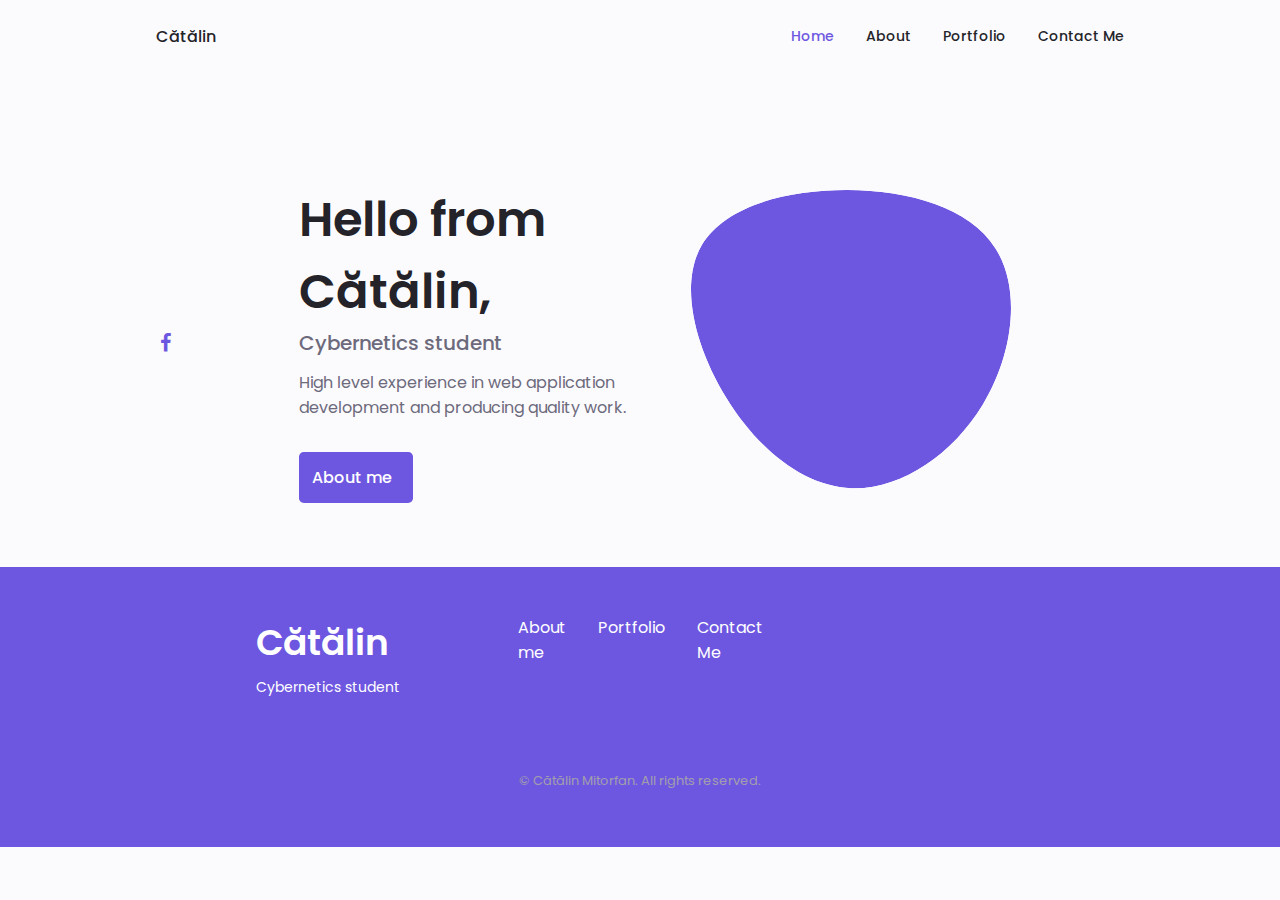
==== commit 1fd8ddf2: "Update index.html" ====
--- a/index.html
+++ b/index.html
@@ -133,7 +133,7 @@
                     </a>
 
                     <a href="https://www.github.com" target="_blank" class="footer__social" class="footer__social">
-                        <i class="uil uil-linkedin-alt"></i>
+                        <i class="uil uil-github-alt"></i>
                     </a>
                 </div>
             </div>
--- a/style.css
+++ b/style.css
@@ -172,7 +172,6 @@
 .header{
     width: 100%;
     position: fixed;
-    bottom: 0;
     left: 0;
     z-index: var(--z-fixed);
     background-color: var(--body-color);
@@ -357,8 +356,8 @@
     display: inline-block;
     background-color: var(--first-color);
     color: #FFF;
-    padding: 1rem;
-    border-radius: .5rem;
+    padding: .8rem;
+    border-radius: .3rem;
     font-weight: var(--font-medium);
 }
 
@@ -440,294 +439,6 @@
     display: flex;
     justify-content: center;
 }
-/*==================== SKILLS ====================*/
-.skills__container{
-    row-gap: 0;
-}
-
-.skills__header{
-    display: flex;
-    align-items: center;
-    margin-bottom: var(--mb-2-5);
-    cursor: pointer;
-}
-
-.skills__icon,
-.skills__arrow{
-    font-size: 2rem;
-    color: var(--first-color);
-}
-
-.skills__icon{
-    margin-right: var(--mb-0-75);
-}
-
-.skills__title{
-    font-size: var(--h3-font-size);
-}
-
-.skills__subtitle{
-    font-size: var(--small-font-size);
-    color: var(--text-color-light);
-}
-
-.skills__arrow{
-    margin-left: auto;
-    transition: .4s;
-}
-
-.skills__list{
-    row-gap: 1.5rem;
-    padding-left: 2.7rem;
-}
-
-.skills__titles{
-    display: flex;
-    justify-content: space-between;
-    margin-bottom: var(--mb-0-5);
-}
-
-.skills__name{
-    font-size: var(--normal-font-size);
-    font-weight: var(--font-medium);
-}
-
-.skills__bar,
-.skills__percentage{
-    height: 5px;
-    border-radius: .25rem;
-}
-
-.skills__bar{
-    background-color: var(--first-color-lighter);
-}
-
-.skills__percentage{
-    display: block;
-    background-color: var(--first-color);
-}
-
-.skills__laravel{
-    width: 80%;
-}
-
-.skills__django{
-    width: 60%;
-}
-
-.skills__php{
-    width: 80%;
-}
-
-.skills__typescript{
-    width: 70%;
-}
-
-.skills__react{
-    width: 70%;
-}
-
-.skills__material{
-    width: 60%;
-}
-
-.skills__javascript{
-    width: 80%;
-}
-
-.skills__formik{
-    width: 60%;
-}
-
-.skills__mysql{
-    width: 80%;
-}
-
-.skills__graphql{
-    width: 70%;
-}
-
-.skills__close .skills__list{
-    height: 0;
-    overflow: hidden;
-}
-
-.skills__open .skills__list{
-    height: max-content;
-    margin-bottom: var(--mb-2-5);
-}
-
-.skills__open .skills__arrow{
-    transform: rotate(-180deg);
-}
-
-/*==================== QUALIFICATION ====================*/
-.qualification__tabs{
-    display: flex;
-    justify-content: space-evenly;
-    margin-bottom: var(--mb-2);
-}
-
-.qualification__button{
-    font-size: var(--h3-font-size);
-    font-weight: var(--font-medium);
-    cursor: pointer;
-}
-
-.qualification__button:hover{
-    color: var(--first-color);
-}
-
-.qualification__icon{
-    font-size: 1.8rem;
-    margin-right: var(--mb-0-25);
-}
-
-.qualification__data{
-    display: grid;
-    grid-template-columns: 1fr max-content 1fr;
-    column-gap: 1.5rem;
-}
-
-.qualification__title{
-    font-size: var(--normal-font-size);
-    font-weight: var(--font-medium);
-}
-
-.qualification__subtitle{
-    display: inline-block;
-    font-size: var(--small-font-size);
-    margin-bottom: var(--mb-1);
-}
-
-.qualification__calendar{
-    font-size: var(--smaller-font-size);
-    color: var(--text-color-light);
-}
-
-.qualification__rounder{
-    display: inline-block;
-    width: 13px;
-    height: 13px;
-    background-color: var(--first-color);
-    border-radius: 50%;
-}
-
-.qualification__line{
-    display: block;
-    width: 1px;
-    height: 100%;
-    background-color: var(--first-color);
-    transform: translate(6px, -7px);
-}
-
-.qualification [data-content]{
-    display: none;
-}
-
-.qualification__active[data-content]{
-    display: block;
-}
-
-.qualification__button.qualification__active{
-    color: var(--first-color);
-}
-
-.qualification__tech{
-    border-bottom: 3px solid var(--first-color-alt);
-    border-radius: .2rem;
-}
-/*==================== SERVICES ====================*/
-.services__container{
-    gap: 1.5rem;
-    grid-template-columns: repeat(2, 1fr);
-}
-
-.services__content{
-    position: relative;
-    background-color: var(--container-color);
-    padding: 3.5rem .5rem 1.25rem 1.5rem;
-    border-radius: .25rem;
-    box-shadow: 0 2px 4px rgba(0,0,0,.15);
-    transition: .3s;
-}
-
-.services__content:hover{
-    box-shadow: 0 4px 8px rgba(0,0,0,.15);
-}
-
-.services__icon{
-    display: block;
-    font-size: 1.5rem;
-    color: var(--first-color);
-    margin-bottom: var(--mb-1);
-}
-
-.services__title{
-    font-size: var(--h3-font-size);
-    margin-bottom: var(--mb-1);
-    font-weight: var(--font-medium);
-}
-
-.services__button{
-    cursor: pointer;
-    font-size: var(--small-font-size);
-}
-
-.services__button:hover .button__icon{
-    transform: translateX(.25rem);
-}
-
-.services__modal{
-    position: fixed;
-    top: 0;
-    left: 0;
-    right: 0;
-    bottom: 0;
-    background-color: rgba(0,0,0,.5);
-    display: flex;
-    align-items: center;
-    justify-content: center;
-    padding: 0 1rem;
-    z-index: var(--z-modal);
-    opacity: 0;
-    visibility: hidden;
-    transition: .3s;
-}
-
-.services__modal-content{
-    position: relative;
-    background-color: var(--container-color);
-    padding: 1.5rem;
-    border-radius: .5rem;
-}
-
-.services__modal-service{
-    row-gap: 1rem;
-}
-
-.services__modal-service{
-    display: flex;
-}
-
-.services__modal-title{
-    font-size: var(--h3-font-size);
-    font-weight: var(--font-medium);
-    margin-bottom: var(--mb-1-5);
-}
-
-.services__modal-close{
-    position: absolute;
-    top: 1rem;
-    right: 1rem;
-    font-size: 1.5rem;
-    color: var(--first-color);
-    cursor: pointer;
-}
-.services__modal-icon{
-    color: var(--first-color);
-    margin-right: var(--mb-0-25);
-}
 
 /* Active Modal */
 .active-modal{
@@ -735,99 +446,6 @@
     visibility: visible;
 }
 
-/*==================== PORTFOLIO ====================*/
-.portfolio__container{
-    overflow: initial;
-}
-
-.portfolio__content{
-    padding: 0 1.5rem;
-}
-
-.portfolio__img{
-    width: 265px;
-    border-radius: .5rem;
-    justify-self: center;
-}
-
-.portfolio__title{
-    font-size: var(--h3-font-size);
-    margin-bottom: var(--mb-0-5);
-}
-
-.portfolio__description{
-    margin-bottom: var(--mb-0-75);
-}
-
-.portfolio__button:hover .button__icon{
-    transform: translateX(.25rem);
-}
-
-.swiper-button-prev::after,
-.swiper-button-next::after{
-    content: "";
-}
-
-.swiper-portfolio-icon{
-    font-size: 2rem;
-    color: var(--first-color);
-}
-
-.swiper-button-prev{
-    left: -.5rem;
-}
-
-.swiper-button-next{
-    right: -.5rem;
-}
-
-.swiper-container-horizontal > .swiper-pagination-bullets{
-    bottom: -2.5rem;
-}
-
-.swiper-pagination-bullet-active{
-    background-color: var(--first-color);
-}
-
-.swiper-button-prev,
-.swiper-button-next,
-.swiper-pagination-bullet{
-    outline: none;
-}
-
-/*==================== PROJECT IN MIND ====================*/
-.project{
-    text-align: center;
-}
-
-.project__bg{
-    background-color: var(--first-color-second);
-    padding-top: 3rem;
-}
-
-.project__title{
-    font-size: var(--h2-font-size);
-    margin-bottom: var(--mb-0-75);
-}
-
-.project__description{
-    margin-bottom: var(--mb-1-5);
-}
-
-.project__title,
-.project__description{
-    color: #FFF;
-}
-
-.project__img{
-    width: 232px;
-    justify-self: center;
-}
-
-/*==================== TESTIMONIAL ====================*/
-/* will be added later if needed */
-
-/*==================== CONTACT ME ====================*/
 .contact__container{
     row-gap: 3rem;
 }
@@ -874,6 +492,7 @@
     outline: none;
     padding: .25rem .5rem .5rem 0;
 }
+
 /*==================== FOOTER ====================*/
 .footer{
     padding-top: 2rem;
@@ -1031,6 +650,12 @@
 }
 
 /* For medium devices */
+@media screen and (max-width: 567px){
+    .home__img{
+        display: none;
+    }
+}
+
 @media screen and (min-width: 568px){
     .home__content{
         grid-template-columns: max-content 1fr 1fr;
@@ -1228,20 +853,8 @@
     .portfolio__content{
         column-gap: 5rem;
     }
-    .swiper-portfolio-icon{
-        font-size: 3.5rem;
-    }
-    .swiper-button-prev{
-        left: -3.5rem;
-    }
-    .swiper-button-next{
-        right: -3.5rem;
-    }
-    .swiper-container-horizontal >.swiper-pagination-bullets{
-        bottom: -4.5rem;
-    }
 
     .contact__inputs{
         grid-template-columns: repeat(2, 1fr);
     }
-}+}
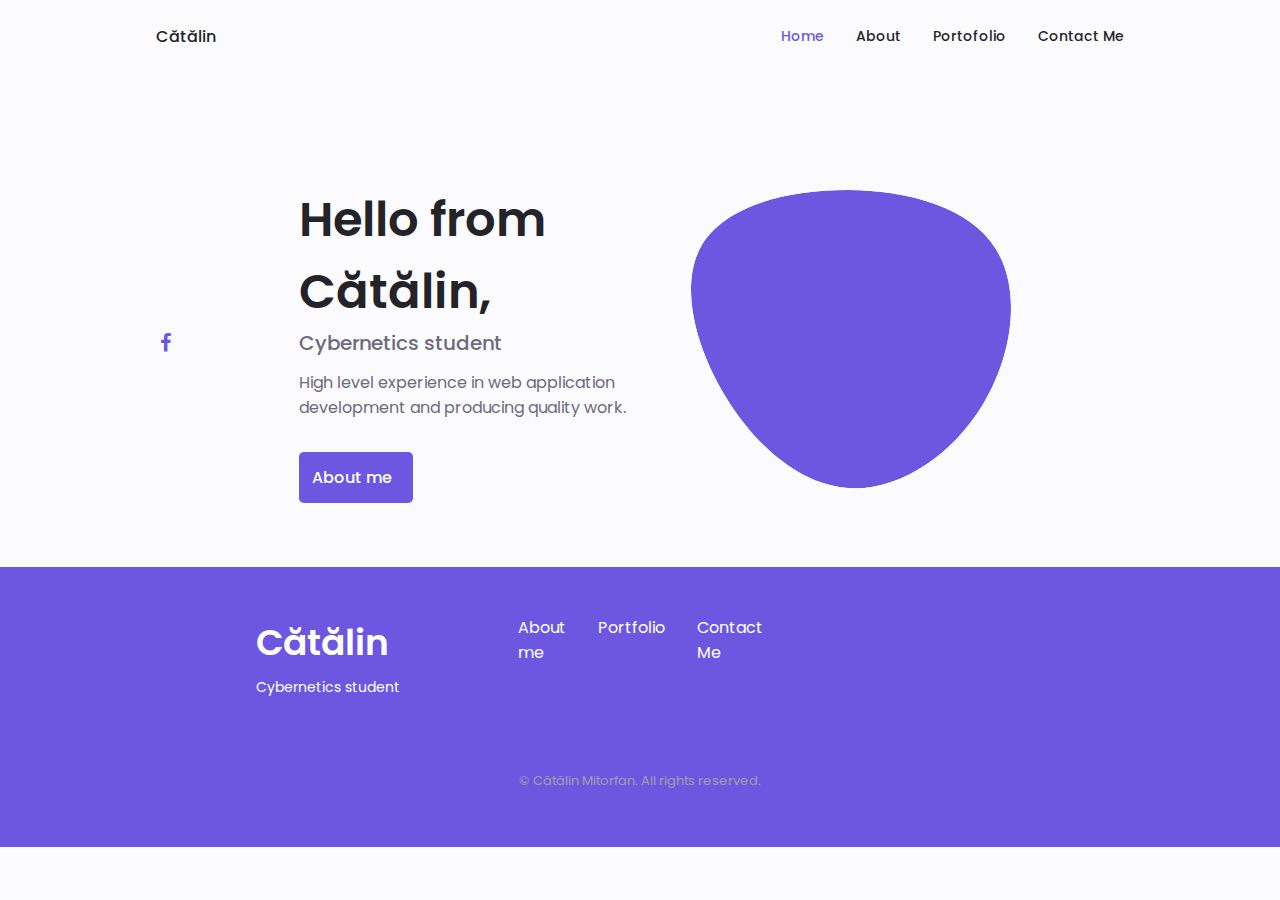
==== commit 2bf7ab05: "Update index.html" ====
--- a/index.html
+++ b/index.html
@@ -34,7 +34,7 @@
                     </li>
                     <li class="nav__item">
                         <a href="portofolio.html" class="nav__link">
-                            <i class="uil uil-scenery nav__icon"></i> Portfolio
+                            <i class="uil uil-scenery nav__icon"></i> Portofolio
                         </a>
                     </li>
                     <li class="nav__item">
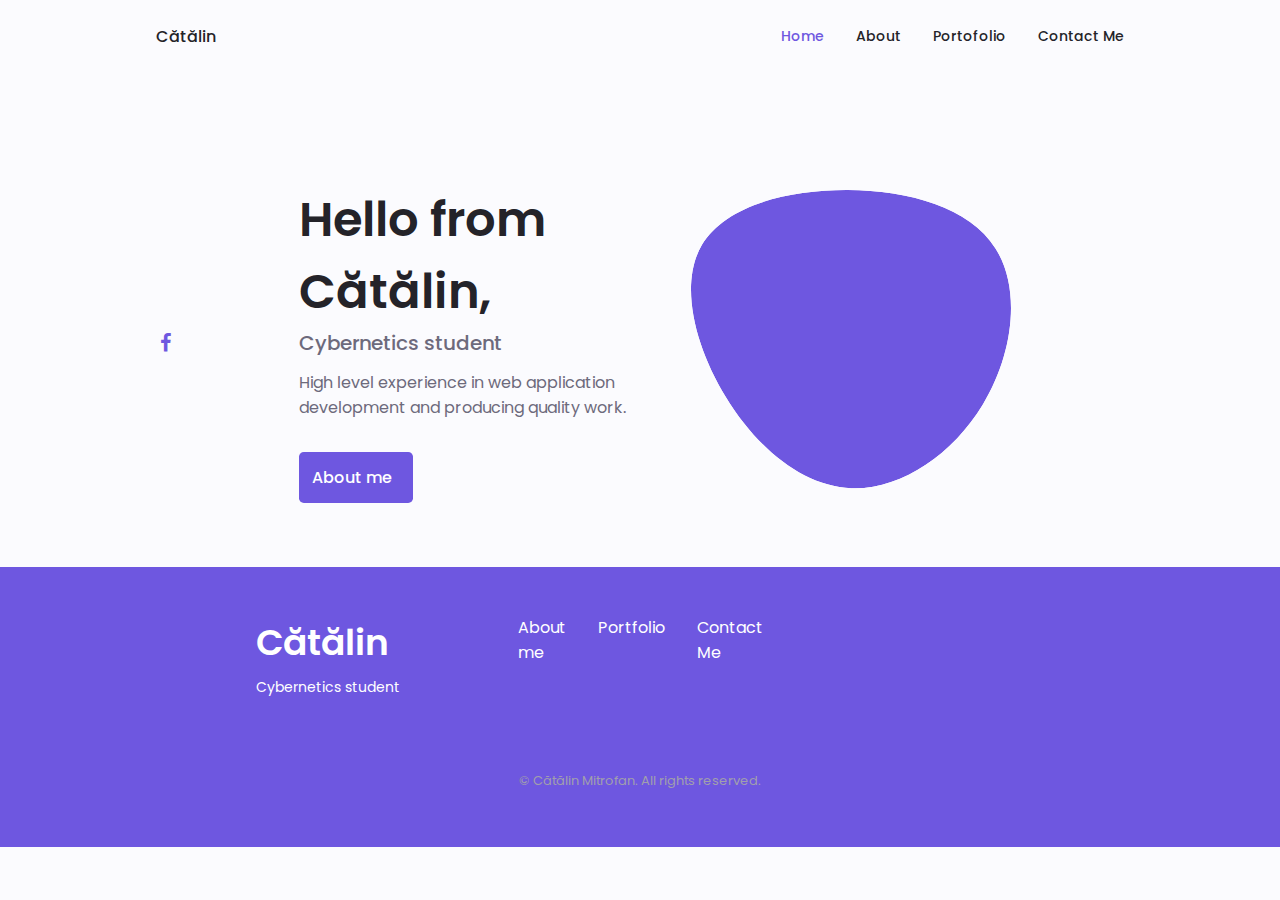
==== commit feb676e7: "Update index.html" ====
--- a/index.html
+++ b/index.html
@@ -138,7 +138,7 @@
                 </div>
             </div>
 
-            <p class="footer__copy">&#169; Cătălin Mitorfan. All rights reserved.</p>
+            <p class="footer__copy">&#169; Cătălin Mitrofan. All rights reserved.</p>
         </div>
 
     </footer>
